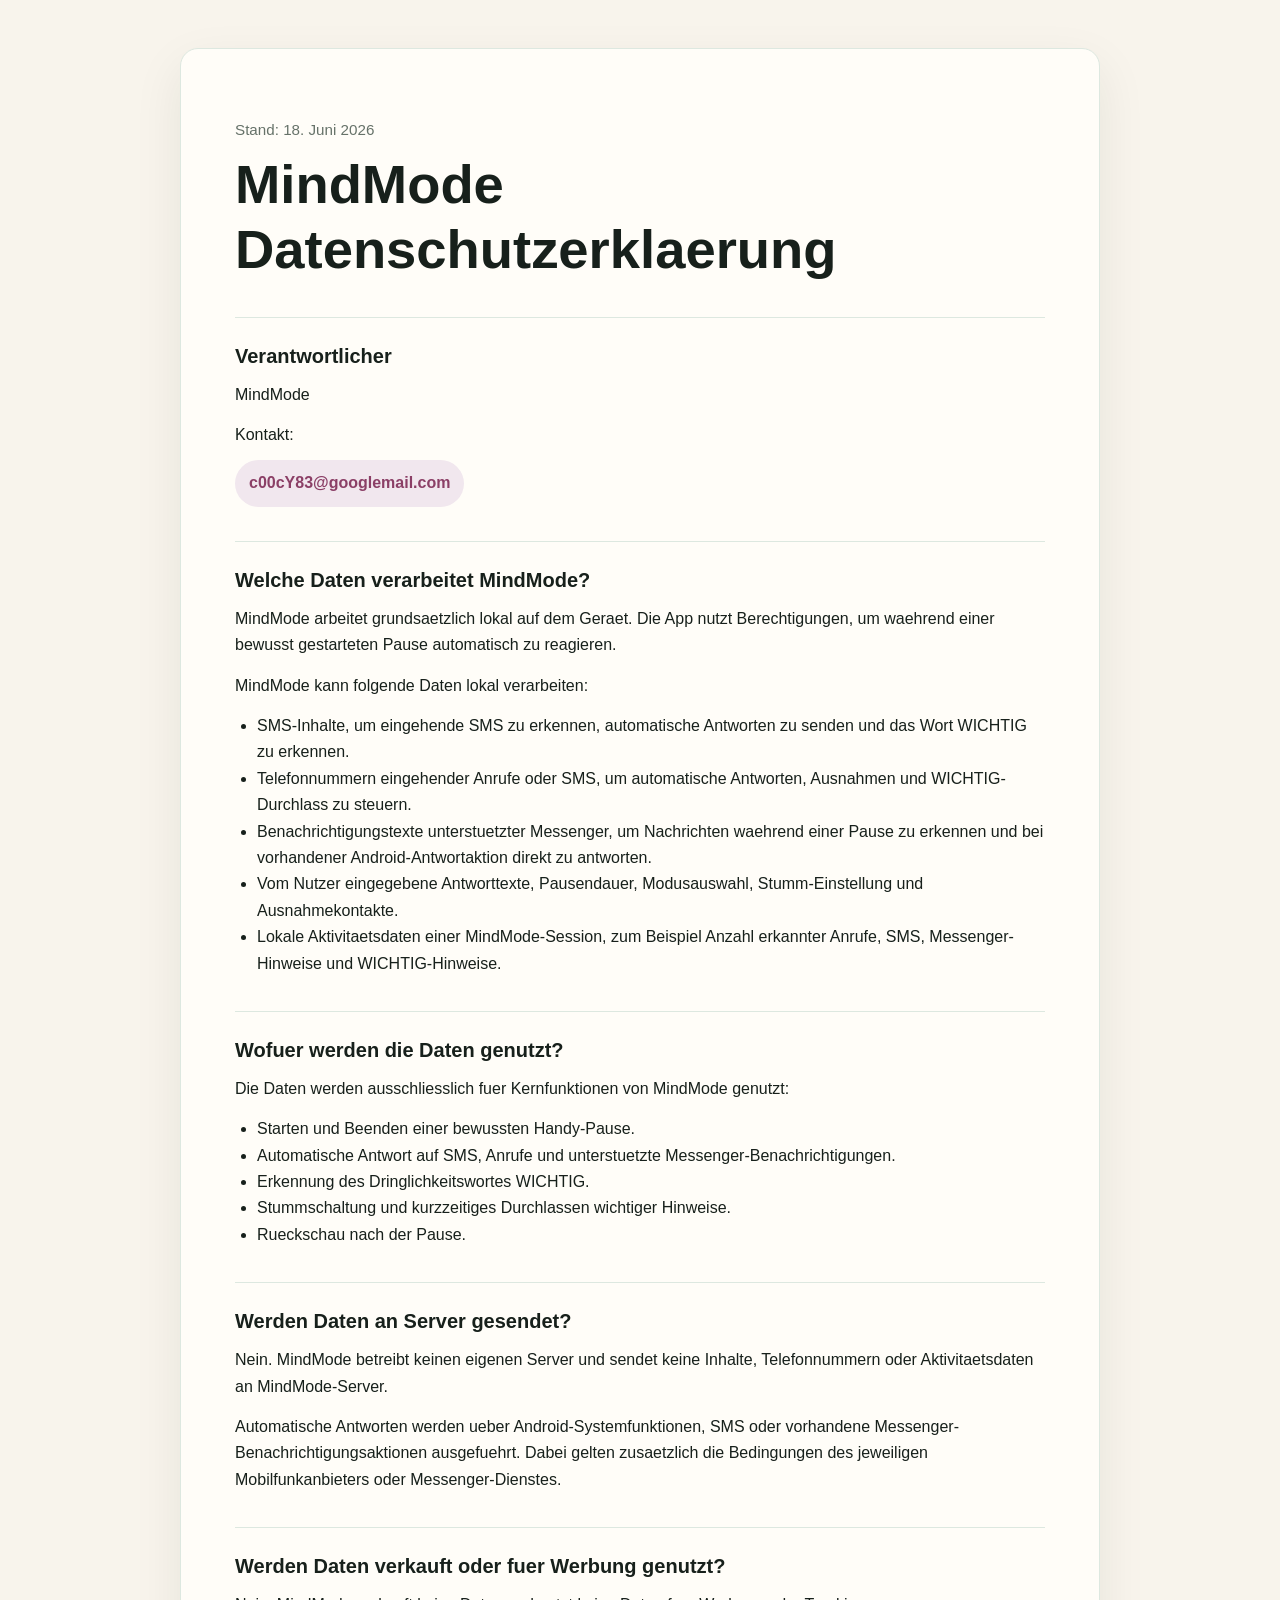
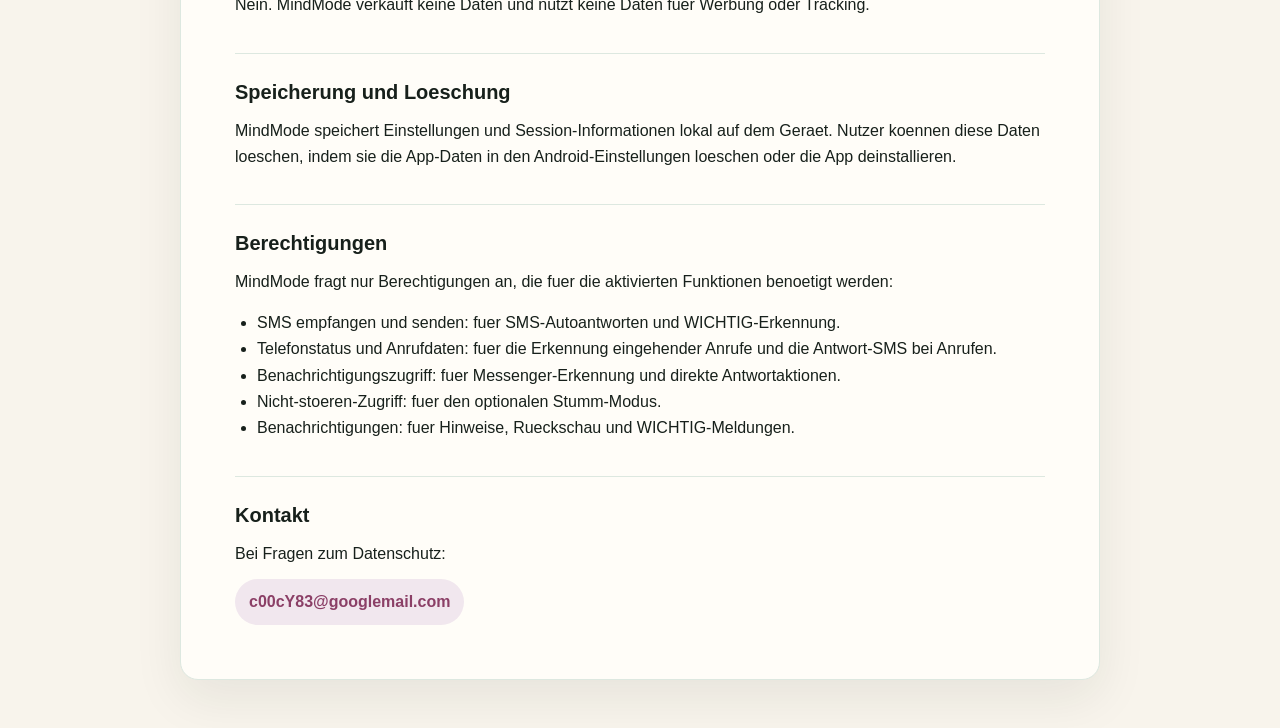
==== datenschutz.html @ d954f94e "Add files via upload # MindMode Privacy  Public privacy policy for the Android app MindMode." ====
<!doctype html>
<html lang="de">
<head>
  <meta charset="utf-8">
  <meta name="viewport" content="width=device-width, initial-scale=1">
  <title>MindMode Datenschutzerklaerung</title>
  <style>
    :root {
      color-scheme: light;
      --bg: #f8f4ec;
      --panel: #fffdf8;
      --ink: #17201b;
      --muted: #667269;
      --line: #dde8e0;
      --accent: #8b3f66;
    }
    * { box-sizing: border-box; }
    body {
      margin: 0;
      background: var(--bg);
      color: var(--ink);
      font-family: -apple-system, BlinkMacSystemFont, "Segoe UI", Roboto, Arial, sans-serif;
      line-height: 1.65;
    }
    main {
      width: min(920px, calc(100% - 32px));
      margin: 0 auto;
      padding: 48px 0;
    }
    article {
      background: var(--panel);
      border: 1px solid var(--line);
      border-radius: 18px;
      padding: clamp(24px, 5vw, 54px);
      box-shadow: 0 18px 50px rgba(23, 32, 27, 0.08);
    }
    h1, h2 {
      line-height: 1.2;
      margin: 0;
    }
    h1 {
      font-size: clamp(2rem, 5vw, 3.4rem);
      letter-spacing: 0;
    }
    h2 {
      font-size: 1.25rem;
      margin-top: 34px;
      padding-top: 26px;
      border-top: 1px solid var(--line);
    }
    p, ul { margin: 14px 0 0; }
    ul { padding-left: 22px; }
    a { color: var(--accent); }
    .eyebrow {
      color: var(--muted);
      font-size: 0.95rem;
      margin-bottom: 10px;
    }
    .contact {
      display: inline-block;
      margin-top: 12px;
      padding: 10px 14px;
      border-radius: 999px;
      background: #f1e7ee;
      color: var(--accent);
      text-decoration: none;
      font-weight: 650;
    }
  </style>
</head>
<body>
  <main>
    <article>
      <p class="eyebrow">Stand: 18. Juni 2026</p>
      <h1>MindMode Datenschutzerklaerung</h1>

      <h2>Verantwortlicher</h2>
      <p>MindMode</p>
      <p>Kontakt:</p>
      <a class="contact" href="mailto:c00cY83@googlemail.com">c00cY83@googlemail.com</a>

      <h2>Welche Daten verarbeitet MindMode?</h2>
      <p>MindMode arbeitet grundsaetzlich lokal auf dem Geraet. Die App nutzt Berechtigungen, um waehrend einer bewusst gestarteten Pause automatisch zu reagieren.</p>
      <p>MindMode kann folgende Daten lokal verarbeiten:</p>
      <ul>
        <li>SMS-Inhalte, um eingehende SMS zu erkennen, automatische Antworten zu senden und das Wort WICHTIG zu erkennen.</li>
        <li>Telefonnummern eingehender Anrufe oder SMS, um automatische Antworten, Ausnahmen und WICHTIG-Durchlass zu steuern.</li>
        <li>Benachrichtigungstexte unterstuetzter Messenger, um Nachrichten waehrend einer Pause zu erkennen und bei vorhandener Android-Antwortaktion direkt zu antworten.</li>
        <li>Vom Nutzer eingegebene Antworttexte, Pausendauer, Modusauswahl, Stumm-Einstellung und Ausnahmekontakte.</li>
        <li>Lokale Aktivitaetsdaten einer MindMode-Session, zum Beispiel Anzahl erkannter Anrufe, SMS, Messenger-Hinweise und WICHTIG-Hinweise.</li>
      </ul>

      <h2>Wofuer werden die Daten genutzt?</h2>
      <p>Die Daten werden ausschliesslich fuer Kernfunktionen von MindMode genutzt:</p>
      <ul>
        <li>Starten und Beenden einer bewussten Handy-Pause.</li>
        <li>Automatische Antwort auf SMS, Anrufe und unterstuetzte Messenger-Benachrichtigungen.</li>
        <li>Erkennung des Dringlichkeitswortes WICHTIG.</li>
        <li>Stummschaltung und kurzzeitiges Durchlassen wichtiger Hinweise.</li>
        <li>Rueckschau nach der Pause.</li>
      </ul>

      <h2>Werden Daten an Server gesendet?</h2>
      <p>Nein. MindMode betreibt keinen eigenen Server und sendet keine Inhalte, Telefonnummern oder Aktivitaetsdaten an MindMode-Server.</p>
      <p>Automatische Antworten werden ueber Android-Systemfunktionen, SMS oder vorhandene Messenger-Benachrichtigungsaktionen ausgefuehrt. Dabei gelten zusaetzlich die Bedingungen des jeweiligen Mobilfunkanbieters oder Messenger-Dienstes.</p>

      <h2>Werden Daten verkauft oder fuer Werbung genutzt?</h2>
      <p>Nein. MindMode verkauft keine Daten und nutzt keine Daten fuer Werbung oder Tracking.</p>

      <h2>Speicherung und Loeschung</h2>
      <p>MindMode speichert Einstellungen und Session-Informationen lokal auf dem Geraet. Nutzer koennen diese Daten loeschen, indem sie die App-Daten in den Android-Einstellungen loeschen oder die App deinstallieren.</p>

      <h2>Berechtigungen</h2>
      <p>MindMode fragt nur Berechtigungen an, die fuer die aktivierten Funktionen benoetigt werden:</p>
      <ul>
        <li>SMS empfangen und senden: fuer SMS-Autoantworten und WICHTIG-Erkennung.</li>
        <li>Telefonstatus und Anrufdaten: fuer die Erkennung eingehender Anrufe und die Antwort-SMS bei Anrufen.</li>
        <li>Benachrichtigungszugriff: fuer Messenger-Erkennung und direkte Antwortaktionen.</li>
        <li>Nicht-stoeren-Zugriff: fuer den optionalen Stumm-Modus.</li>
        <li>Benachrichtigungen: fuer Hinweise, Rueckschau und WICHTIG-Meldungen.</li>
      </ul>

      <h2>Kontakt</h2>
      <p>Bei Fragen zum Datenschutz:</p>
      <a class="contact" href="mailto:c00cY83@googlemail.com">c00cY83@googlemail.com</a>
    </article>
  </main>
</body>
</html>
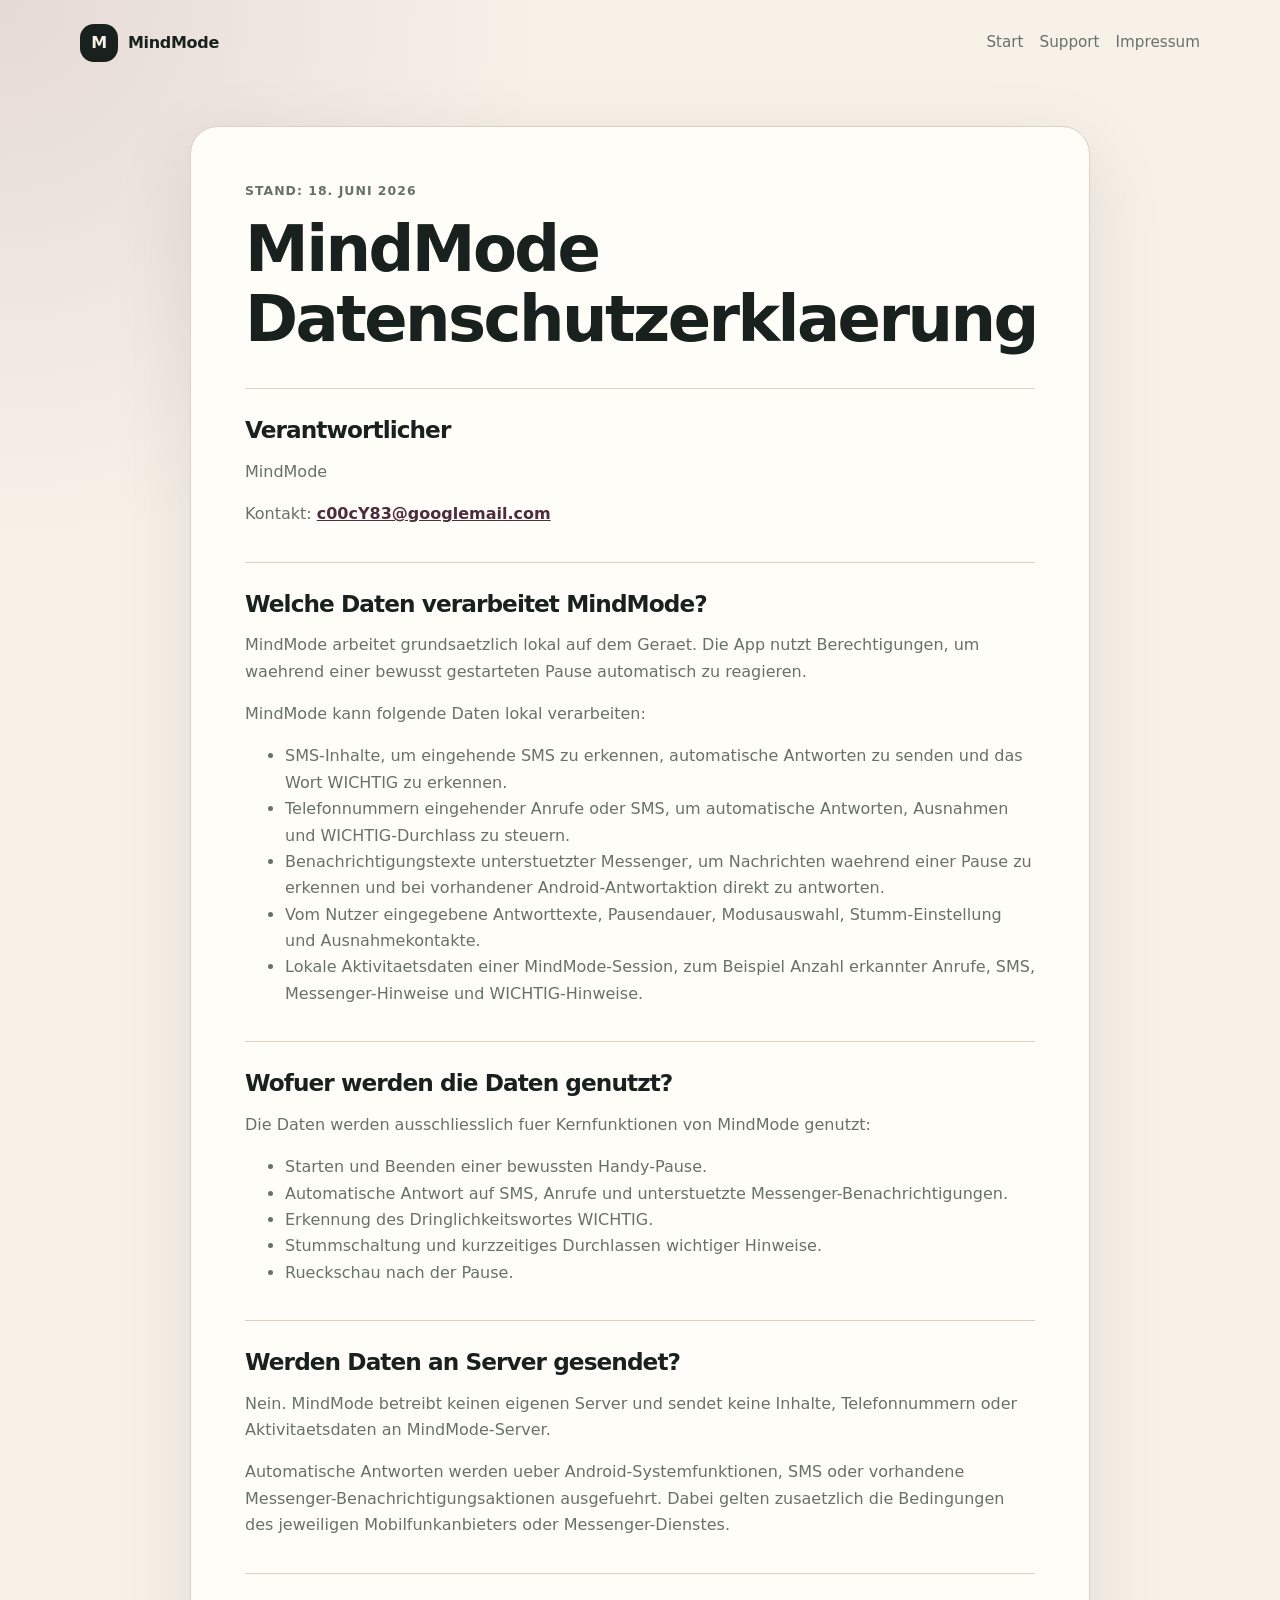
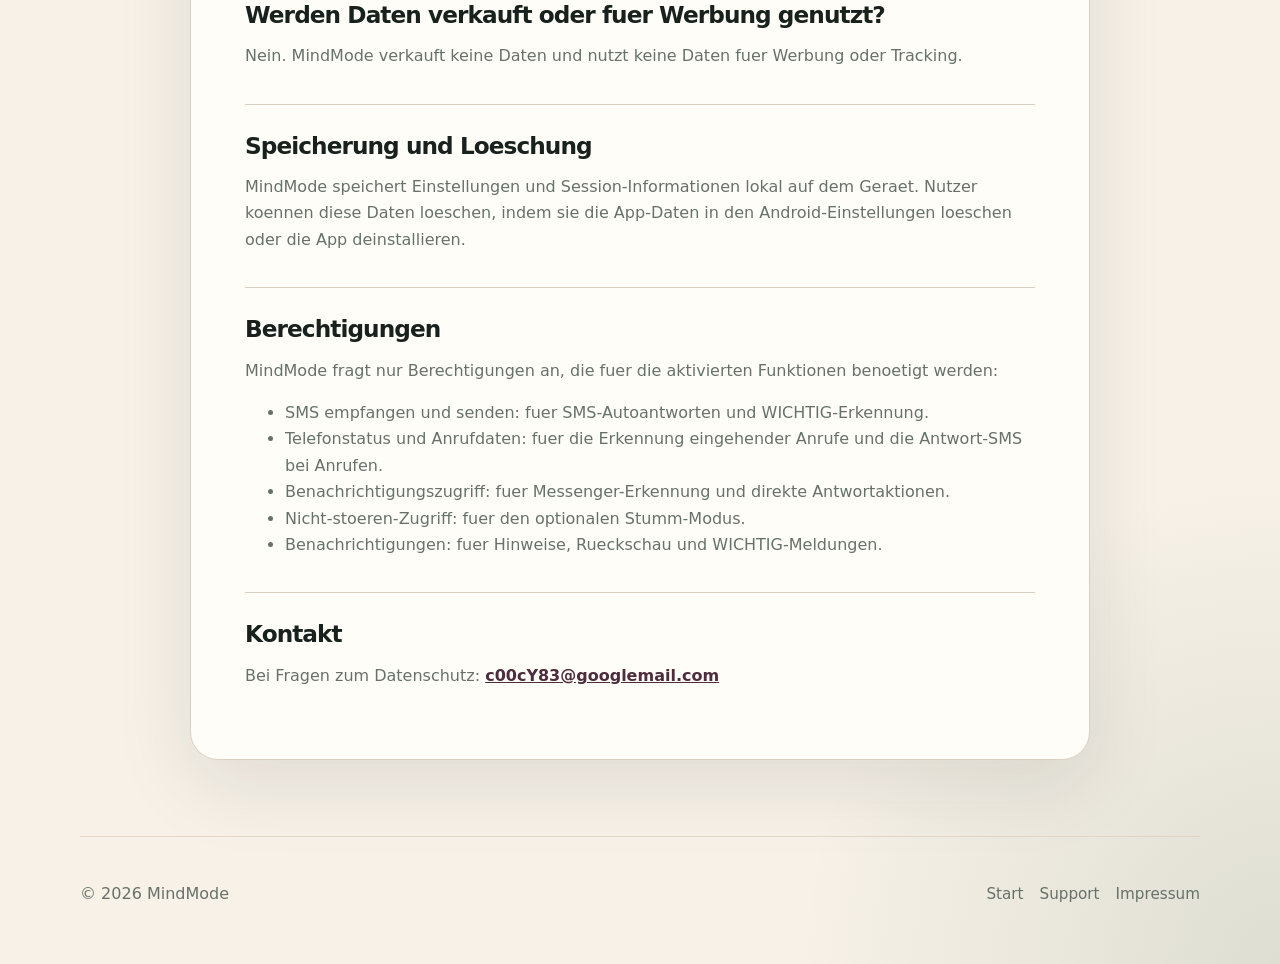
==== commit 83a19a5e: "Refresh privacy page layout" ====
--- a/datenschutz.html
+++ b/datenschutz.html
@@ -4,80 +4,26 @@
   <meta charset="utf-8">
   <meta name="viewport" content="width=device-width, initial-scale=1">
   <title>MindMode Datenschutzerklaerung</title>
-  <style>
-    :root {
-      color-scheme: light;
-      --bg: #f8f4ec;
-      --panel: #fffdf8;
-      --ink: #17201b;
-      --muted: #667269;
-      --line: #dde8e0;
-      --accent: #8b3f66;
-    }
-    * { box-sizing: border-box; }
-    body {
-      margin: 0;
-      background: var(--bg);
-      color: var(--ink);
-      font-family: -apple-system, BlinkMacSystemFont, "Segoe UI", Roboto, Arial, sans-serif;
-      line-height: 1.65;
-    }
-    main {
-      width: min(920px, calc(100% - 32px));
-      margin: 0 auto;
-      padding: 48px 0;
-    }
-    article {
-      background: var(--panel);
-      border: 1px solid var(--line);
-      border-radius: 18px;
-      padding: clamp(24px, 5vw, 54px);
-      box-shadow: 0 18px 50px rgba(23, 32, 27, 0.08);
-    }
-    h1, h2 {
-      line-height: 1.2;
-      margin: 0;
-    }
-    h1 {
-      font-size: clamp(2rem, 5vw, 3.4rem);
-      letter-spacing: 0;
-    }
-    h2 {
-      font-size: 1.25rem;
-      margin-top: 34px;
-      padding-top: 26px;
-      border-top: 1px solid var(--line);
-    }
-    p, ul { margin: 14px 0 0; }
-    ul { padding-left: 22px; }
-    a { color: var(--accent); }
-    .eyebrow {
-      color: var(--muted);
-      font-size: 0.95rem;
-      margin-bottom: 10px;
-    }
-    .contact {
-      display: inline-block;
-      margin-top: 12px;
-      padding: 10px 14px;
-      border-radius: 999px;
-      background: #f1e7ee;
-      color: var(--accent);
-      text-decoration: none;
-      font-weight: 650;
-    }
-  </style>
+  <link rel="stylesheet" href="style.css">
 </head>
 <body>
-  <main>
-    <article>
+  <header class="site-header">
+    <a class="brand" href="index.html"><span class="brand-mark">M</span><span>MindMode</span></a>
+    <nav aria-label="Hauptnavigation">
+      <a href="index.html">Start</a>
+      <a href="support.html">Support</a>
+      <a href="impressum.html">Impressum</a>
+    </nav>
+  </header>
+
+  <main class="content-page">
+    <article class="content-card">
       <p class="eyebrow">Stand: 18. Juni 2026</p>
       <h1>MindMode Datenschutzerklaerung</h1>
 
       <h2>Verantwortlicher</h2>
       <p>MindMode</p>
-      <p>Kontakt:</p>
-      <a class="contact" href="mailto:c00cY83@googlemail.com">c00cY83@googlemail.com</a>
+      <p>Kontakt: <a href="mailto:c00cY83@googlemail.com">c00cY83@googlemail.com</a></p>
 
       <h2>Welche Daten verarbeitet MindMode?</h2>
       <p>MindMode arbeitet grundsaetzlich lokal auf dem Geraet. Die App nutzt Berechtigungen, um waehrend einer bewusst gestarteten Pause automatisch zu reagieren.</p>
@@ -121,9 +67,13 @@
       </ul>
 
       <h2>Kontakt</h2>
-      <p>Bei Fragen zum Datenschutz:</p>
-      <a class="contact" href="mailto:c00cY83@googlemail.com">c00cY83@googlemail.com</a>
+      <p>Bei Fragen zum Datenschutz: <a href="mailto:c00cY83@googlemail.com">c00cY83@googlemail.com</a></p>
     </article>
   </main>
+
+  <footer class="site-footer">
+    <p>© 2026 MindMode</p>
+    <div><a href="index.html">Start</a><a href="support.html">Support</a><a href="impressum.html">Impressum</a></div>
+  </footer>
 </body>
-</html>
+</html>
--- a/style.css
+++ b/style.css
@@ -0,0 +1,239 @@
+:root {
+  color-scheme: light;
+  --bg: #f7f1e8;
+  --panel: #fffdf8;
+  --panel-strong: #f0e2d2;
+  --ink: #18211d;
+  --muted: #667269;
+  --line: #ddd0c1;
+  --accent: #7a4a63;
+  --accent-dark: #4d2d3d;
+  --soft: #efe8de;
+  --shadow: 0 24px 80px rgba(24, 33, 29, 0.10);
+}
+
+* { box-sizing: border-box; }
+
+body {
+  margin: 0;
+  background:
+    radial-gradient(circle at top left, rgba(122, 74, 99, 0.14), transparent 34rem),
+    radial-gradient(circle at bottom right, rgba(92, 122, 101, 0.16), transparent 30rem),
+    var(--bg);
+  color: var(--ink);
+  font-family: Inter, ui-sans-serif, system-ui, -apple-system, BlinkMacSystemFont, "Segoe UI", Roboto, Arial, sans-serif;
+  line-height: 1.65;
+}
+
+a { color: inherit; }
+
+.site-header, .site-footer {
+  width: min(1120px, calc(100% - 32px));
+  margin: 0 auto;
+  display: flex;
+  align-items: center;
+  justify-content: space-between;
+  gap: 24px;
+}
+
+.site-header { padding: 24px 0; }
+
+.brand {
+  display: inline-flex;
+  align-items: center;
+  gap: 10px;
+  font-weight: 800;
+  text-decoration: none;
+  letter-spacing: -0.02em;
+}
+
+.brand-mark {
+  display: grid;
+  place-items: center;
+  width: 38px;
+  height: 38px;
+  border-radius: 14px;
+  background: var(--ink);
+  color: var(--bg);
+}
+
+nav, .site-footer div {
+  display: flex;
+  flex-wrap: wrap;
+  gap: 16px;
+  color: var(--muted);
+  font-size: 0.95rem;
+}
+
+nav a, .site-footer a { text-decoration: none; }
+nav a:hover, .site-footer a:hover { color: var(--accent); }
+
+main {
+  width: min(1120px, calc(100% - 32px));
+  margin: 0 auto;
+}
+
+.hero {
+  min-height: 68vh;
+  display: grid;
+  grid-template-columns: minmax(0, 1.1fr) minmax(280px, 0.9fr);
+  align-items: center;
+  gap: clamp(32px, 7vw, 86px);
+  padding: 56px 0 76px;
+}
+
+.eyebrow {
+  margin: 0 0 12px;
+  color: var(--accent);
+  font-weight: 750;
+  letter-spacing: 0.08em;
+  text-transform: uppercase;
+  font-size: 0.78rem;
+}
+
+h1, h2, h3 { line-height: 1.1; margin: 0; letter-spacing: -0.04em; }
+h1 { font-size: clamp(3rem, 8vw, 6.6rem); max-width: 820px; }
+h2 { font-size: clamp(2rem, 4vw, 3.35rem); }
+h3 { font-size: 1.35rem; }
+
+.lead {
+  max-width: 690px;
+  color: var(--muted);
+  font-size: clamp(1.15rem, 2vw, 1.45rem);
+  margin: 24px 0 0;
+}
+
+.actions { display: flex; flex-wrap: wrap; gap: 14px; margin-top: 34px; }
+
+.button {
+  display: inline-flex;
+  align-items: center;
+  justify-content: center;
+  min-height: 48px;
+  padding: 12px 18px;
+  border-radius: 999px;
+  text-decoration: none;
+  font-weight: 750;
+  border: 1px solid transparent;
+}
+
+.button.primary { background: var(--ink); color: var(--bg); }
+.button.secondary { border-color: var(--line); background: rgba(255,255,255,0.45); color: var(--ink); }
+
+.hero-card {
+  justify-self: center;
+  width: min(100%, 380px);
+  padding: 18px;
+  border-radius: 38px;
+  background: rgba(255,255,255,0.42);
+  border: 1px solid rgba(255,255,255,0.55);
+  box-shadow: var(--shadow);
+}
+
+.phone-frame {
+  min-height: 520px;
+  padding: 30px;
+  border-radius: 30px;
+  background: linear-gradient(160deg, var(--panel), var(--panel-strong));
+  border: 1px solid var(--line);
+  display: flex;
+  flex-direction: column;
+  justify-content: flex-end;
+  gap: 18px;
+}
+
+.status-pill {
+  align-self: flex-start;
+  padding: 8px 12px;
+  border-radius: 999px;
+  background: rgba(122, 74, 99, 0.12);
+  color: var(--accent-dark);
+  font-weight: 750;
+}
+
+.phone-frame p { color: var(--muted); margin: 0; }
+
+.metric-row {
+  display: flex;
+  justify-content: space-between;
+  gap: 18px;
+  padding: 14px 0;
+  border-top: 1px solid var(--line);
+}
+
+.section {
+  margin: 28px 0;
+  padding: clamp(28px, 6vw, 56px);
+  background: rgba(255,255,255,0.55);
+  border: 1px solid rgba(221, 208, 193, 0.75);
+  border-radius: 32px;
+}
+
+.split {
+  display: grid;
+  grid-template-columns: minmax(0, 0.9fr) minmax(0, 1.1fr);
+  gap: clamp(24px, 6vw, 72px);
+  align-items: start;
+}
+
+.section p { color: var(--muted); font-size: 1.08rem; margin: 0; }
+.section h2 + p { margin-top: 20px; }
+
+.feature-grid {
+  display: grid;
+  grid-template-columns: repeat(3, minmax(0, 1fr));
+  gap: 18px;
+  margin: 28px 0;
+}
+
+.feature-card {
+  min-height: 230px;
+  padding: 28px;
+  border-radius: 28px;
+  background: var(--panel);
+  border: 1px solid var(--line);
+  box-shadow: 0 12px 40px rgba(24, 33, 29, 0.06);
+}
+
+.feature-card p { color: var(--muted); margin: 14px 0 0; }
+.callout { margin-bottom: 72px; }
+.callout .button { margin-top: 24px; }
+
+.content-page {
+  width: min(900px, calc(100% - 32px));
+  margin: 0 auto;
+  padding: 40px 0 76px;
+}
+
+.content-card {
+  background: var(--panel);
+  border: 1px solid var(--line);
+  border-radius: 28px;
+  padding: clamp(26px, 5vw, 54px);
+  box-shadow: var(--shadow);
+}
+
+.content-card h1 { font-size: clamp(2.2rem, 5vw, 4.2rem); }
+.content-card h2 { font-size: 1.45rem; margin-top: 34px; padding-top: 28px; border-top: 1px solid var(--line); }
+.content-card p, .content-card li { color: var(--muted); }
+.content-card a { color: var(--accent-dark); font-weight: 700; }
+
+.notice {
+  padding: 16px 18px;
+  border-radius: 18px;
+  background: var(--soft);
+  border: 1px solid var(--line);
+}
+
+.site-footer {
+  padding: 28px 0 40px;
+  color: var(--muted);
+  border-top: 1px solid rgba(221, 208, 193, 0.75);
+}
+
+@media (max-width: 820px) {
+  .site-header, .site-footer { align-items: flex-start; flex-direction: column; }
+  .hero, .split, .feature-grid { grid-template-columns: 1fr; }
+  .hero { padding-top: 28px; }
+  .phone-frame { min-height: 420px; }
+}
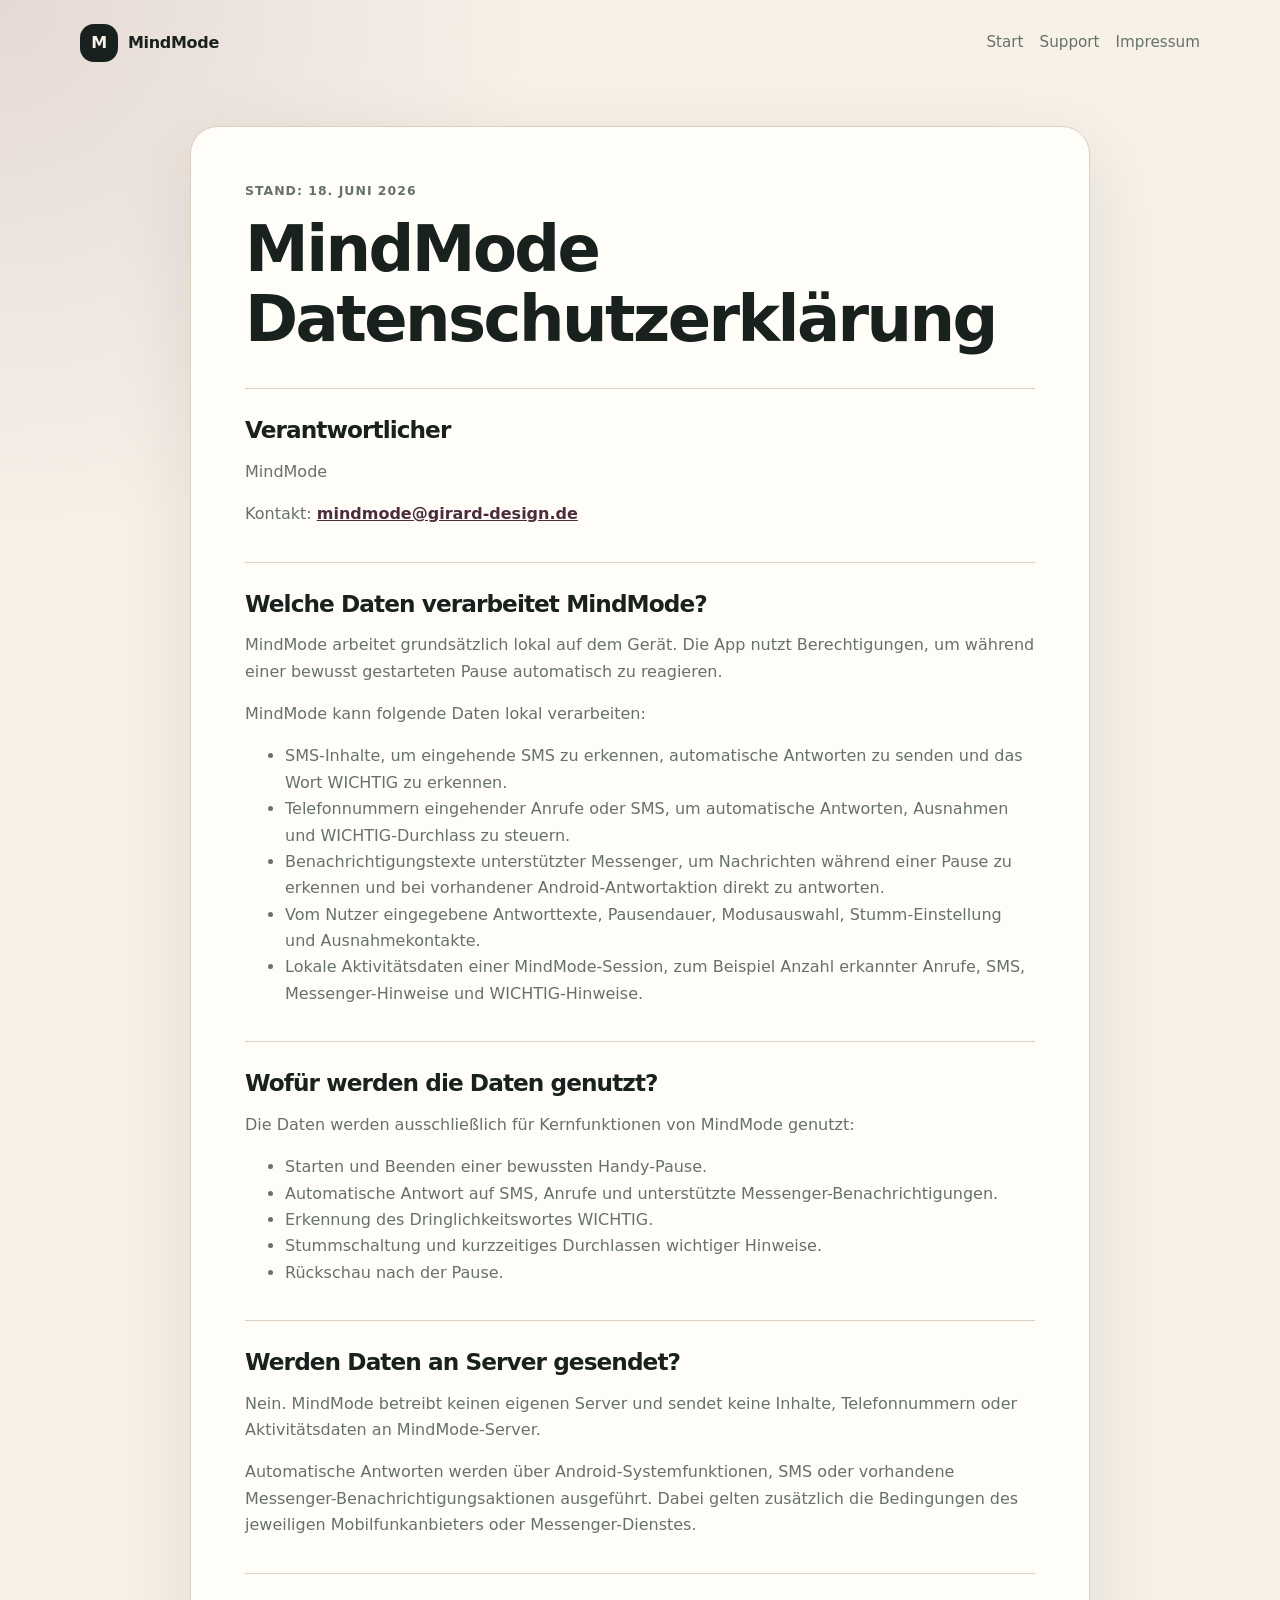
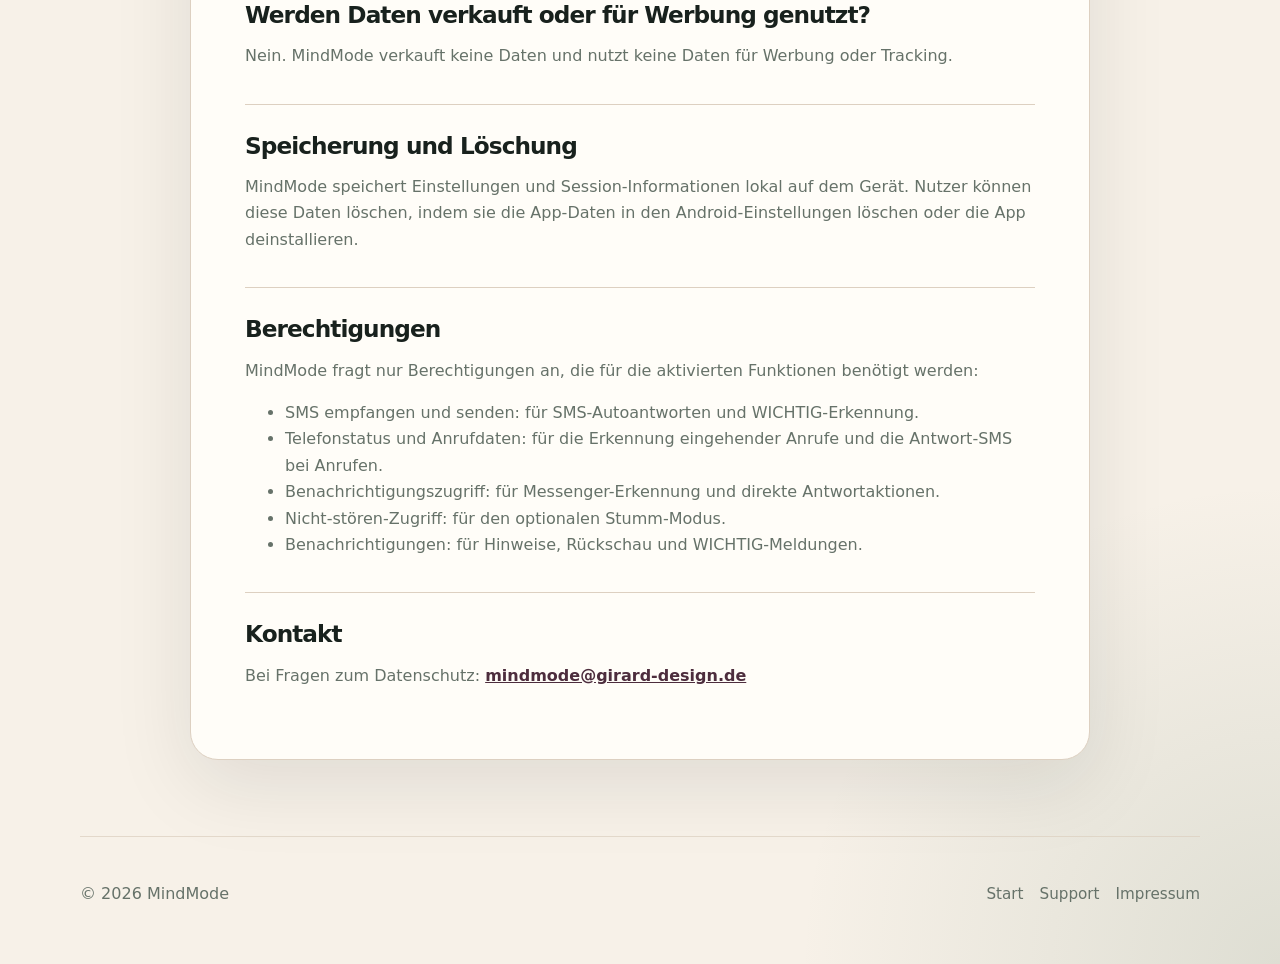
==== commit 00810d45: "Update privacy contact and German text" ====
--- a/datenschutz.html
+++ b/datenschutz.html
@@ -3,7 +3,7 @@
 <head>
   <meta charset="utf-8">
   <meta name="viewport" content="width=device-width, initial-scale=1">
-  <title>MindMode Datenschutzerklaerung</title>
+  <title>MindMode Datenschutzerklärung</title>
   <link rel="stylesheet" href="style.css">
 </head>
 <body>
@@ -19,55 +19,55 @@
   <main class="content-page">
     <article class="content-card">
       <p class="eyebrow">Stand: 18. Juni 2026</p>
-      <h1>MindMode Datenschutzerklaerung</h1>
+      <h1>MindMode Datenschutzerklärung</h1>
 
       <h2>Verantwortlicher</h2>
       <p>MindMode</p>
-      <p>Kontakt: <a href="mailto:c00cY83@googlemail.com">c00cY83@googlemail.com</a></p>
+      <p>Kontakt: <a href="mailto:mindmode@girard-design.de">mindmode@girard-design.de</a></p>
 
       <h2>Welche Daten verarbeitet MindMode?</h2>
-      <p>MindMode arbeitet grundsaetzlich lokal auf dem Geraet. Die App nutzt Berechtigungen, um waehrend einer bewusst gestarteten Pause automatisch zu reagieren.</p>
+      <p>MindMode arbeitet grundsätzlich lokal auf dem Gerät. Die App nutzt Berechtigungen, um während einer bewusst gestarteten Pause automatisch zu reagieren.</p>
       <p>MindMode kann folgende Daten lokal verarbeiten:</p>
       <ul>
         <li>SMS-Inhalte, um eingehende SMS zu erkennen, automatische Antworten zu senden und das Wort WICHTIG zu erkennen.</li>
         <li>Telefonnummern eingehender Anrufe oder SMS, um automatische Antworten, Ausnahmen und WICHTIG-Durchlass zu steuern.</li>
-        <li>Benachrichtigungstexte unterstuetzter Messenger, um Nachrichten waehrend einer Pause zu erkennen und bei vorhandener Android-Antwortaktion direkt zu antworten.</li>
+        <li>Benachrichtigungstexte unterstützter Messenger, um Nachrichten während einer Pause zu erkennen und bei vorhandener Android-Antwortaktion direkt zu antworten.</li>
         <li>Vom Nutzer eingegebene Antworttexte, Pausendauer, Modusauswahl, Stumm-Einstellung und Ausnahmekontakte.</li>
-        <li>Lokale Aktivitaetsdaten einer MindMode-Session, zum Beispiel Anzahl erkannter Anrufe, SMS, Messenger-Hinweise und WICHTIG-Hinweise.</li>
+        <li>Lokale Aktivitätsdaten einer MindMode-Session, zum Beispiel Anzahl erkannter Anrufe, SMS, Messenger-Hinweise und WICHTIG-Hinweise.</li>
       </ul>
 
-      <h2>Wofuer werden die Daten genutzt?</h2>
-      <p>Die Daten werden ausschliesslich fuer Kernfunktionen von MindMode genutzt:</p>
+      <h2>Wofür werden die Daten genutzt?</h2>
+      <p>Die Daten werden ausschließlich für Kernfunktionen von MindMode genutzt:</p>
       <ul>
         <li>Starten und Beenden einer bewussten Handy-Pause.</li>
-        <li>Automatische Antwort auf SMS, Anrufe und unterstuetzte Messenger-Benachrichtigungen.</li>
+        <li>Automatische Antwort auf SMS, Anrufe und unterstützte Messenger-Benachrichtigungen.</li>
         <li>Erkennung des Dringlichkeitswortes WICHTIG.</li>
         <li>Stummschaltung und kurzzeitiges Durchlassen wichtiger Hinweise.</li>
-        <li>Rueckschau nach der Pause.</li>
+        <li>Rückschau nach der Pause.</li>
       </ul>
 
       <h2>Werden Daten an Server gesendet?</h2>
-      <p>Nein. MindMode betreibt keinen eigenen Server und sendet keine Inhalte, Telefonnummern oder Aktivitaetsdaten an MindMode-Server.</p>
-      <p>Automatische Antworten werden ueber Android-Systemfunktionen, SMS oder vorhandene Messenger-Benachrichtigungsaktionen ausgefuehrt. Dabei gelten zusaetzlich die Bedingungen des jeweiligen Mobilfunkanbieters oder Messenger-Dienstes.</p>
+      <p>Nein. MindMode betreibt keinen eigenen Server und sendet keine Inhalte, Telefonnummern oder Aktivitätsdaten an MindMode-Server.</p>
+      <p>Automatische Antworten werden über Android-Systemfunktionen, SMS oder vorhandene Messenger-Benachrichtigungsaktionen ausgeführt. Dabei gelten zusätzlich die Bedingungen des jeweiligen Mobilfunkanbieters oder Messenger-Dienstes.</p>
 
-      <h2>Werden Daten verkauft oder fuer Werbung genutzt?</h2>
-      <p>Nein. MindMode verkauft keine Daten und nutzt keine Daten fuer Werbung oder Tracking.</p>
+      <h2>Werden Daten verkauft oder für Werbung genutzt?</h2>
+      <p>Nein. MindMode verkauft keine Daten und nutzt keine Daten für Werbung oder Tracking.</p>
 
-      <h2>Speicherung und Loeschung</h2>
-      <p>MindMode speichert Einstellungen und Session-Informationen lokal auf dem Geraet. Nutzer koennen diese Daten loeschen, indem sie die App-Daten in den Android-Einstellungen loeschen oder die App deinstallieren.</p>
+      <h2>Speicherung und Löschung</h2>
+      <p>MindMode speichert Einstellungen und Session-Informationen lokal auf dem Gerät. Nutzer können diese Daten löschen, indem sie die App-Daten in den Android-Einstellungen löschen oder die App deinstallieren.</p>
 
       <h2>Berechtigungen</h2>
-      <p>MindMode fragt nur Berechtigungen an, die fuer die aktivierten Funktionen benoetigt werden:</p>
+      <p>MindMode fragt nur Berechtigungen an, die für die aktivierten Funktionen benötigt werden:</p>
       <ul>
-        <li>SMS empfangen und senden: fuer SMS-Autoantworten und WICHTIG-Erkennung.</li>
-        <li>Telefonstatus und Anrufdaten: fuer die Erkennung eingehender Anrufe und die Antwort-SMS bei Anrufen.</li>
-        <li>Benachrichtigungszugriff: fuer Messenger-Erkennung und direkte Antwortaktionen.</li>
-        <li>Nicht-stoeren-Zugriff: fuer den optionalen Stumm-Modus.</li>
-        <li>Benachrichtigungen: fuer Hinweise, Rueckschau und WICHTIG-Meldungen.</li>
+        <li>SMS empfangen und senden: für SMS-Autoantworten und WICHTIG-Erkennung.</li>
+        <li>Telefonstatus und Anrufdaten: für die Erkennung eingehender Anrufe und die Antwort-SMS bei Anrufen.</li>
+        <li>Benachrichtigungszugriff: für Messenger-Erkennung und direkte Antwortaktionen.</li>
+        <li>Nicht-stören-Zugriff: für den optionalen Stumm-Modus.</li>
+        <li>Benachrichtigungen: für Hinweise, Rückschau und WICHTIG-Meldungen.</li>
       </ul>
 
       <h2>Kontakt</h2>
-      <p>Bei Fragen zum Datenschutz: <a href="mailto:c00cY83@googlemail.com">c00cY83@googlemail.com</a></p>
+      <p>Bei Fragen zum Datenschutz: <a href="mailto:mindmode@girard-design.de">mindmode@girard-design.de</a></p>
     </article>
   </main>
 
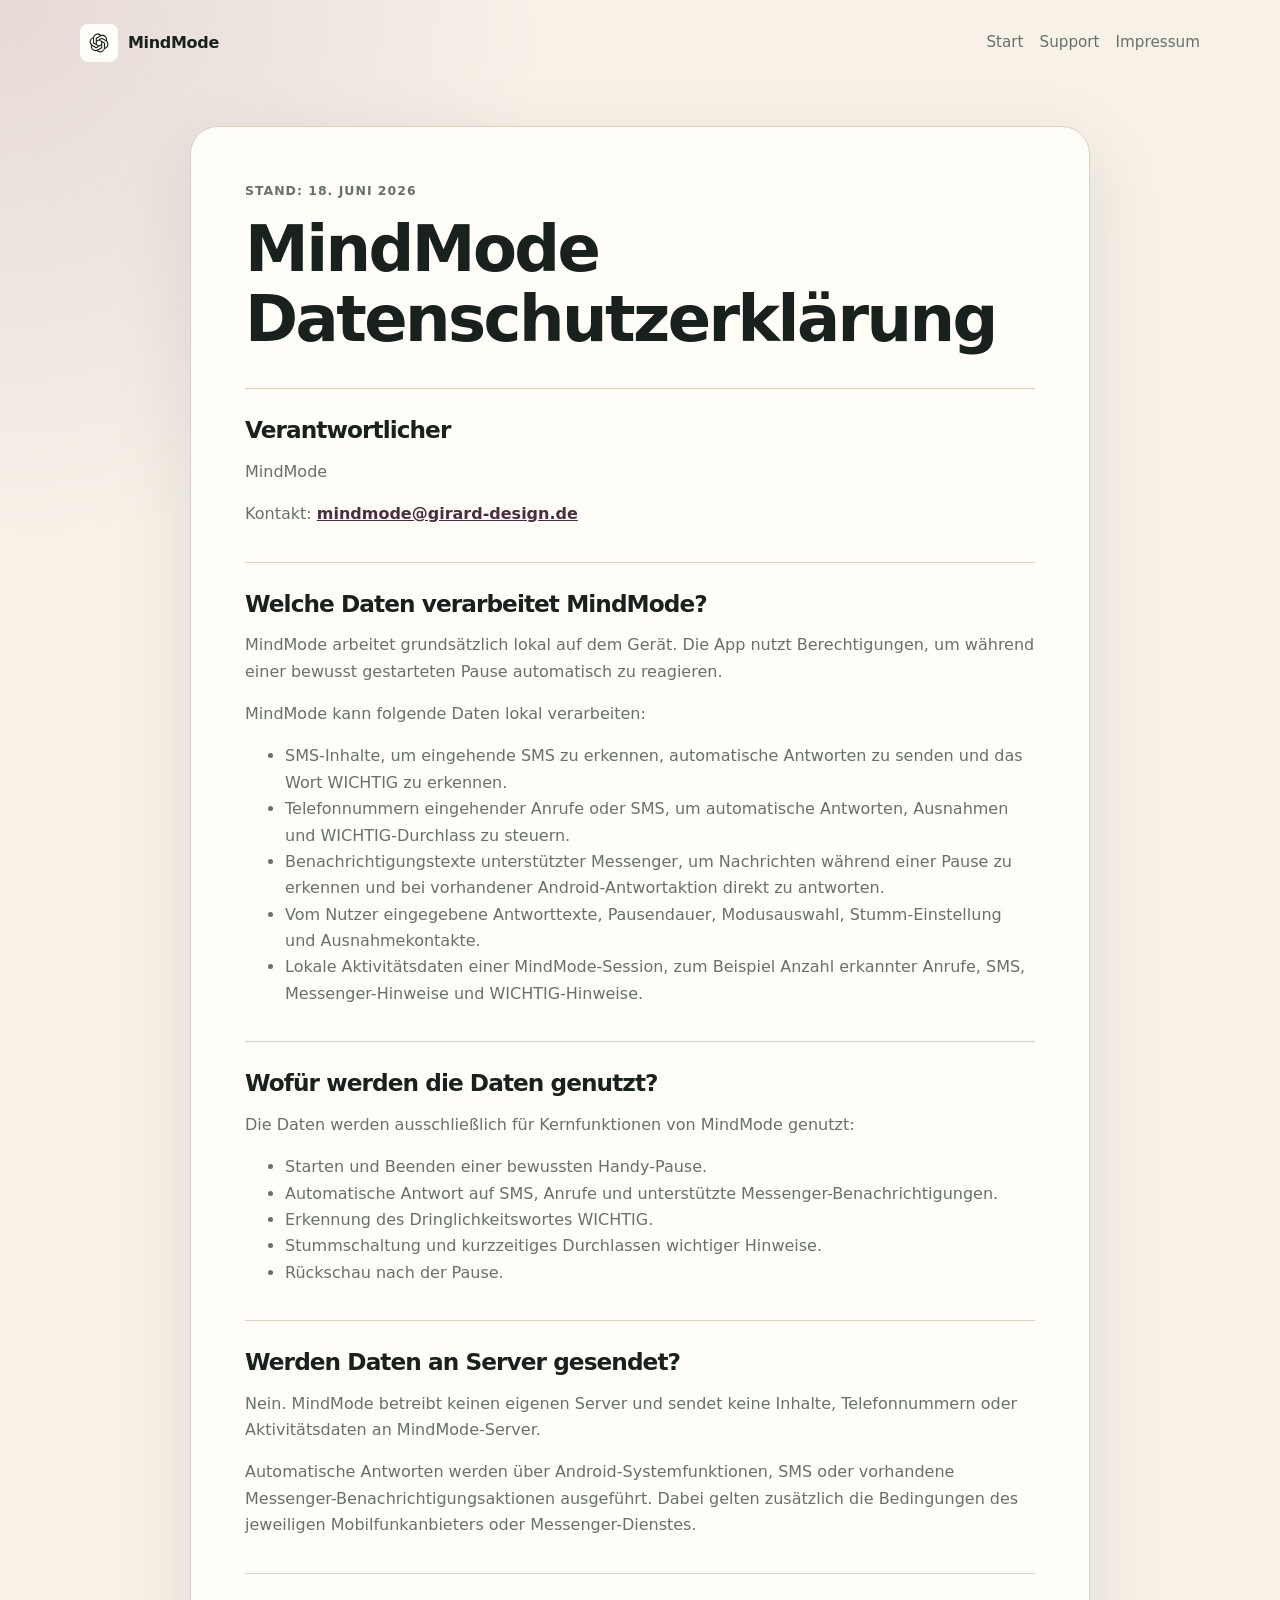
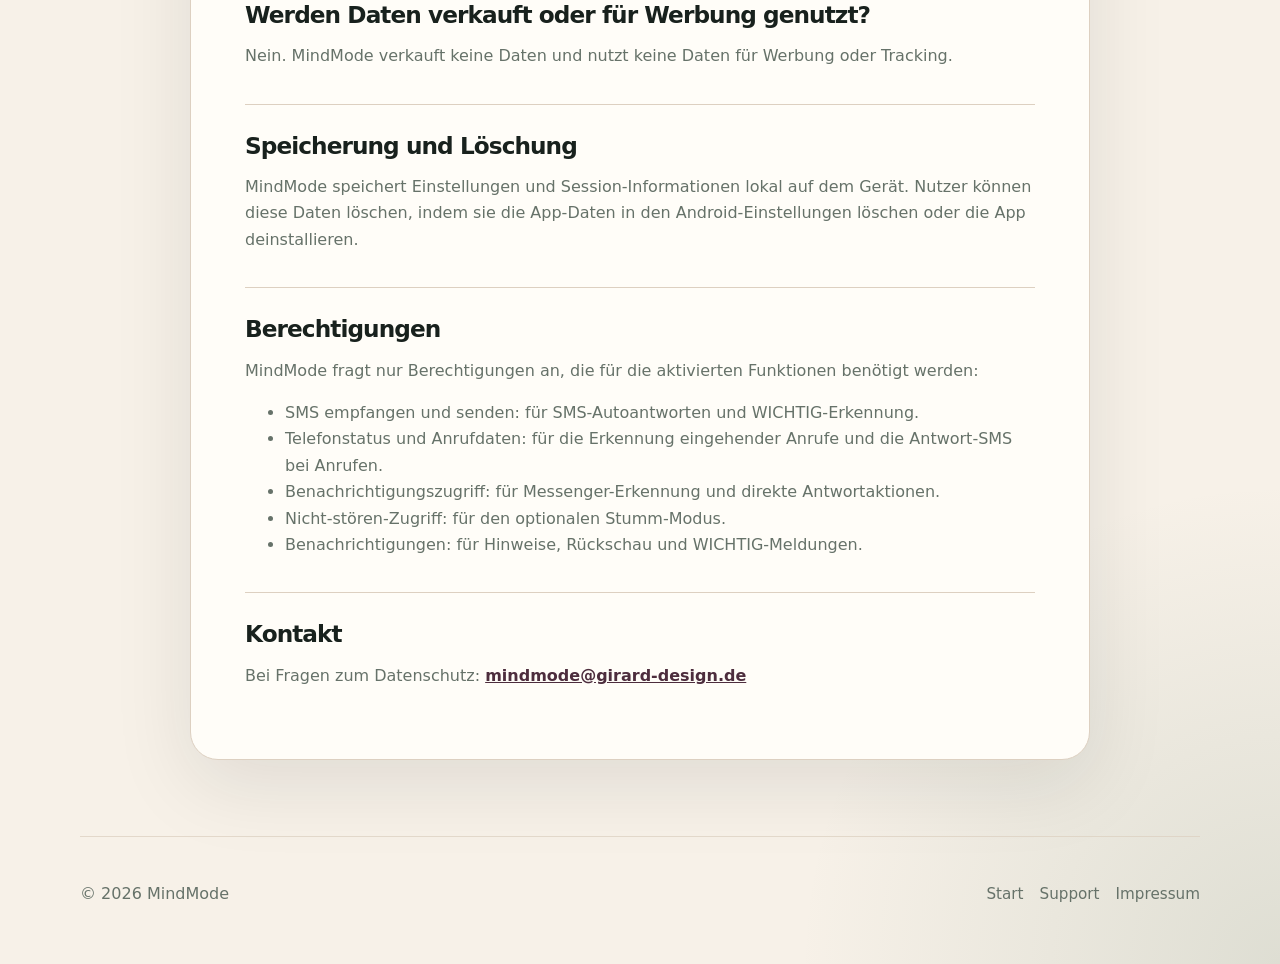
==== commit df08b31d: "Use MindMode logo on privacy page" ====
--- a/datenschutz.html
+++ b/datenschutz.html
@@ -8,7 +8,7 @@
 </head>
 <body>
   <header class="site-header">
-    <a class="brand" href="index.html"><span class="brand-mark">M</span><span>MindMode</span></a>
+    <a class="brand" href="index.html" aria-label="MindMode Startseite"><img class="brand-logo" src="assets/mindmode_logo.svg" alt="" width="38" height="38"><span>MindMode</span></a>
     <nav aria-label="Hauptnavigation">
       <a href="index.html">Start</a>
       <a href="support.html">Support</a>
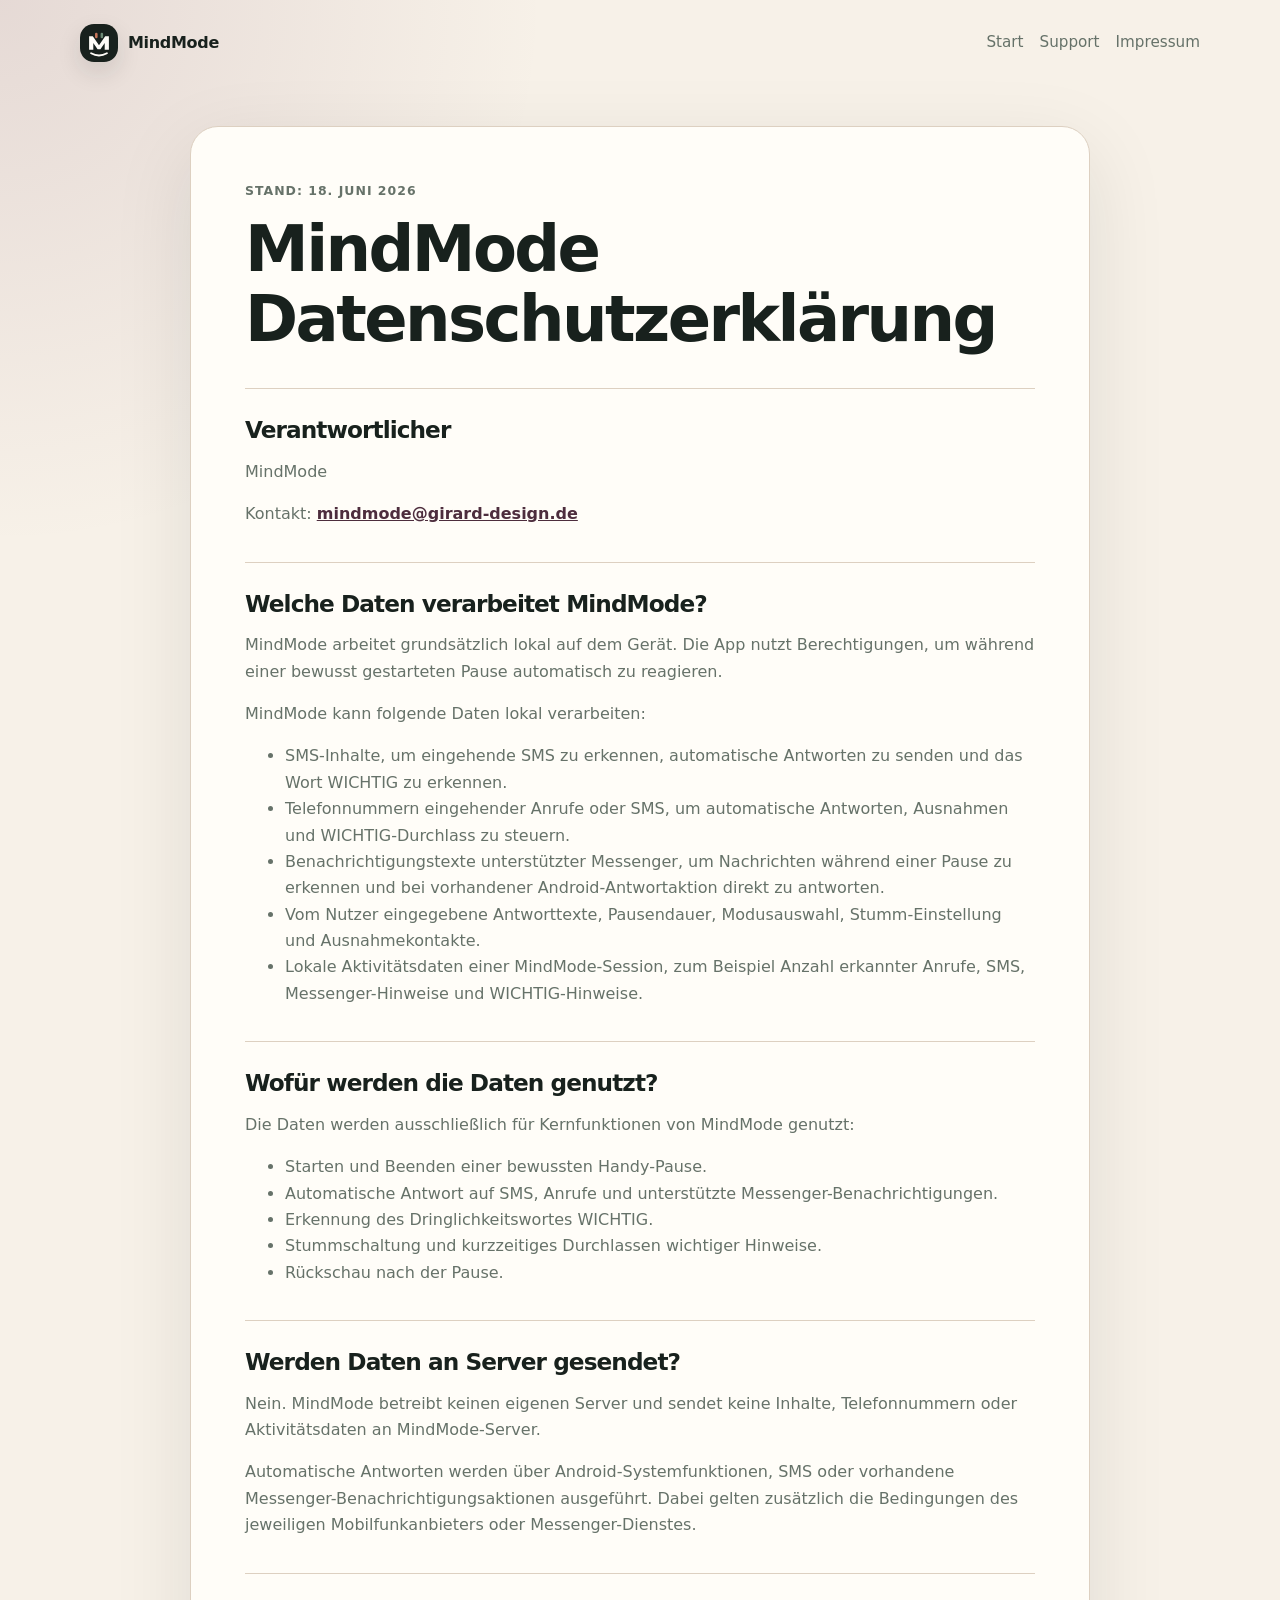
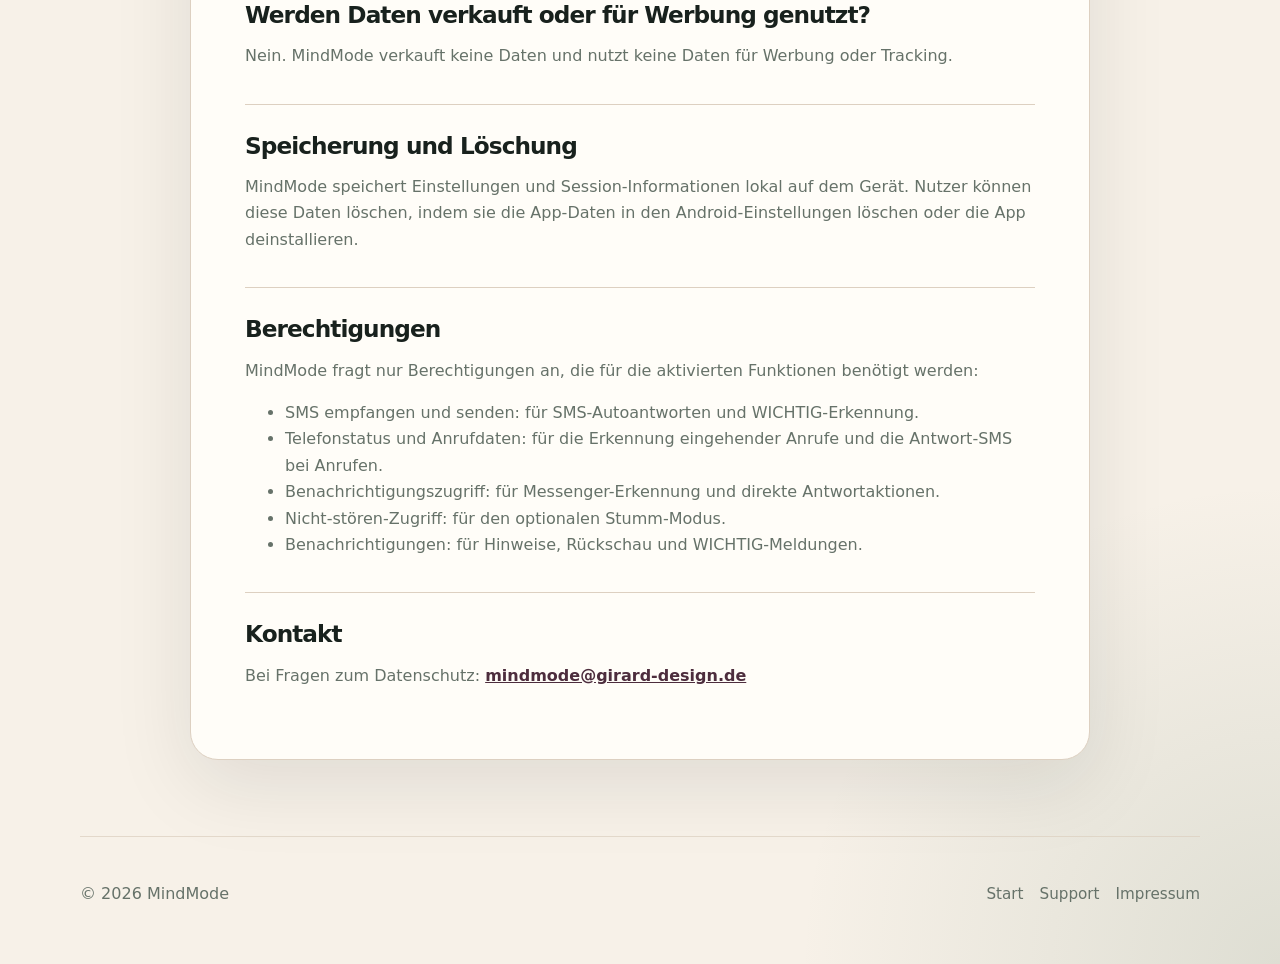
==== commit f055c561: "Point privacy page to new MindMode mark" ====
--- a/datenschutz.html
+++ b/datenschutz.html
@@ -8,7 +8,7 @@
 </head>
 <body>
   <header class="site-header">
-    <a class="brand" href="index.html" aria-label="MindMode Startseite"><img class="brand-logo" src="assets/mindmode_logo.svg" alt="" width="38" height="38"><span>MindMode</span></a>
+    <a class="brand" href="index.html" aria-label="MindMode Startseite"><img class="brand-logo" src="assets/mindmode_mark.svg" alt="" width="38" height="38"><span>MindMode</span></a>
     <nav aria-label="Hauptnavigation">
       <a href="index.html">Start</a>
       <a href="support.html">Support</a>
--- a/style.css
+++ b/style.css
@@ -47,6 +47,13 @@
   letter-spacing: -0.02em;
 }
 
+.brand-logo {
+  width: 38px;
+  height: 38px;
+  border-radius: 14px;
+  box-shadow: 0 10px 24px rgba(24, 33, 29, 0.12);
+}
+
 .brand-mark {
   display: grid;
   place-items: center;
